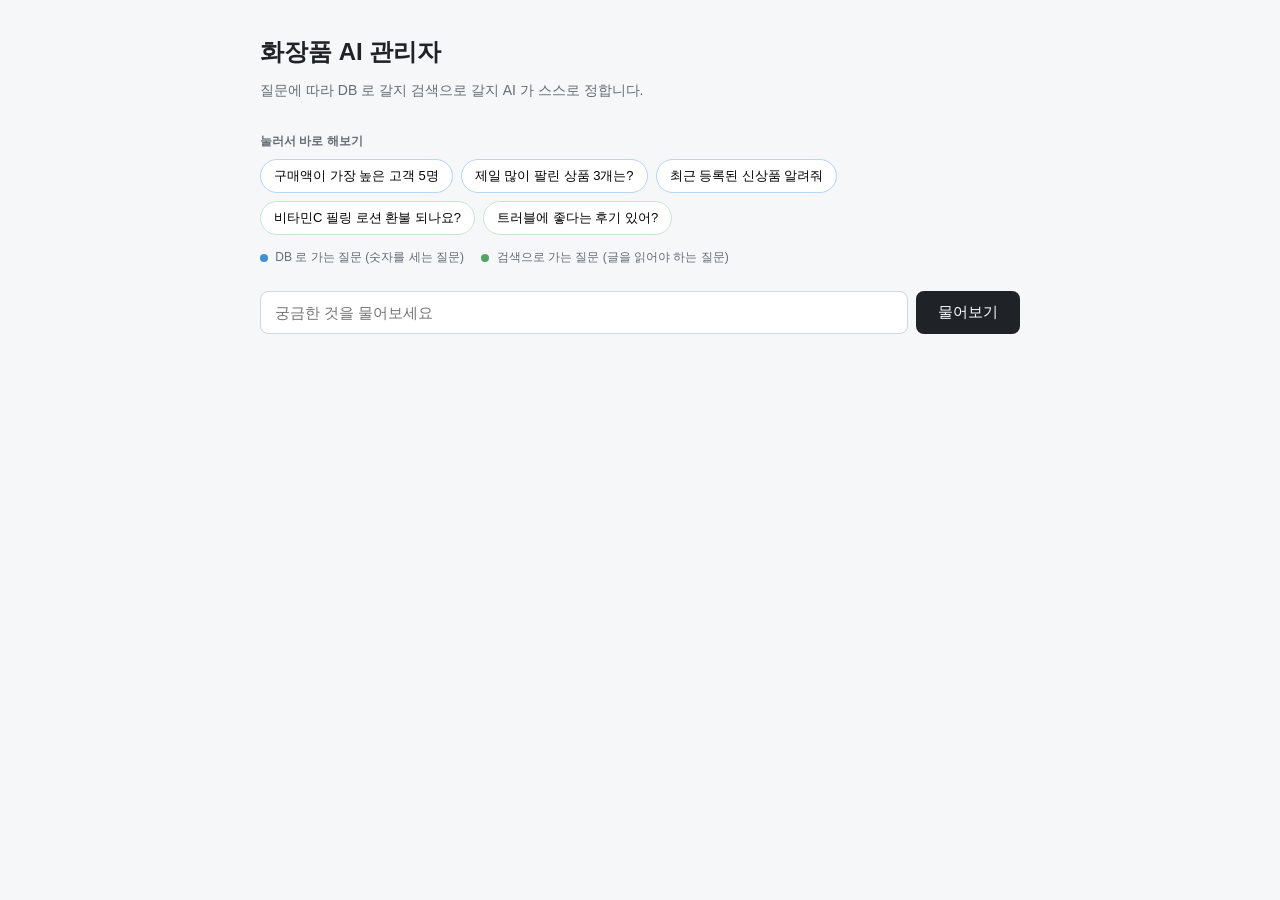
==== web/index.html @ 44e6c87a "질문화면과 답변 기억" ====
<!DOCTYPE html>
<html lang="ko">
  <head>
    <meta charset="UTF-8" />
    <meta name="viewport" content="width=device-width, initial-scale=1.0" />
    <title>화장품 AI 관리자</title>
    <link rel="stylesheet" href="style.css" />
  </head>

  <body>
    <header>
      <h1>화장품 AI 관리자</h1>
      <p>질문에 따라 DB 로 갈지 검색으로 갈지 AI 가 스스로 정합니다.</p>
    </header>

    <main>
      <!-- 눌러보면 두 경로가 어떻게 갈리는지 바로 볼 수 있습니다 -->
      <section class="examples">
        <p class="label">눌러서 바로 해보기</p>
        <div class="example-buttons">
          <button class="example tool-example">구매액이 가장 높은 고객 5명</button>
          <button class="example tool-example">제일 많이 팔린 상품 3개는?</button>
          <button class="example tool-example">최근 등록된 신상품 알려줘</button>
          <button class="example rag-example">비타민C 필링 로션 환불 되나요?</button>
          <button class="example rag-example">트러블에 좋다는 후기 있어?</button>
        </div>
        <p class="hint">
          <span class="dot tool"></span> DB 로 가는 질문 (숫자를 세는 질문)
          <span class="dot rag"></span> 검색으로 가는 질문 (글을 읽어야 하는 질문)
        </p>
      </section>

      <section class="ask-box">
        <input id="question" type="text" placeholder="궁금한 것을 물어보세요" autocomplete="off" />
        <button id="ask-button">물어보기</button>
      </section>

      <section id="result" class="hidden">
        <div class="path-box">
          <span class="label">실행 경로</span>
          <div id="path"></div>
        </div>

        <div class="answer-box">
          <span class="label">답변</span>
          <div id="answer"></div>
        </div>

        <div class="sources-box">
          <span class="label" id="sources-label">근거</span>
          <div id="sources"></div>
        </div>
      </section>

      <p id="loading" class="hidden">단계가 끝날 때마다 위에 하나씩 나타납니다...</p>
      <p id="error" class="hidden"></p>
    </main>

    <!-- 목록을 HTML 문자열로 그리기 때문에 escapeHtml 이 먼저 있어야 합니다 -->
    <script src="escape.js"></script>
    <script src="app.js"></script>
  </body>
</html>
---- web/style.css ----
/* 화장품 AI 관리자 화면 스타일 */

* {
  box-sizing: border-box;
}

body {
  margin: 0;
  padding: 32px 20px 80px;
  font-family: "맑은 고딕", "Malgun Gothic", -apple-system, sans-serif;
  background: #f6f7f9;
  color: #1f2328;
  line-height: 1.7;
}

header,
main {
  max-width: 760px;
  margin: 0 auto;
}

header {
  margin-bottom: 28px;
}

header h1 {
  margin: 0 0 6px;
  font-size: 24px;
}

header p {
  margin: 0;
  color: #656d76;
  font-size: 14px;
}

.label {
  display: block;
  margin-bottom: 8px;
  font-size: 12px;
  font-weight: bold;
  color: #656d76;
}

/* 예시 질문 */

.examples {
  margin-bottom: 24px;
}

.example-buttons {
  display: flex;
  flex-wrap: wrap;
  gap: 8px;
}

.example {
  padding: 7px 13px;
  border: 1px solid #d0d7de;
  border-radius: 999px;
  background: #fff;
  font-size: 13px;
  font-family: inherit;
  cursor: pointer;
}

.example:hover {
  background: #f0f3f6;
}

.tool-example {
  border-color: #b5d6f5;
}

.rag-example {
  border-color: #c7e6cd;
}

.hint {
  margin: 12px 0 0;
  font-size: 12px;
  color: #656d76;
}

.dot {
  display: inline-block;
  width: 8px;
  height: 8px;
  margin: 0 4px 0 14px;
  border-radius: 50%;
  vertical-align: middle;
}

.hint .dot:first-child {
  margin-left: 0;
}

.dot.tool {
  background: #3f8fd4;
}

.dot.rag {
  background: #4fa563;
}

/* 질문 입력 */

.ask-box {
  display: flex;
  gap: 8px;
  margin-bottom: 24px;
}

#question {
  flex: 1;
  padding: 12px 14px;
  border: 1px solid #d0d7de;
  border-radius: 8px;
  background: #fff;
  font-size: 15px;
  font-family: inherit;
}

#question:focus {
  outline: 2px solid #3f8fd4;
  outline-offset: -1px;
}

#ask-button {
  padding: 12px 22px;
  border: none;
  border-radius: 8px;
  background: #1f2328;
  color: #fff;
  font-size: 15px;
  font-family: inherit;
  cursor: pointer;
}

#ask-button:disabled {
  background: #8c959f;
  cursor: default;
}

/* 결과 */

.path-box,
.answer-box,
.sources-box {
  margin-bottom: 18px;
  padding: 16px 18px;
  border: 1px solid #e1e4e8;
  border-radius: 10px;
  background: #fff;
}

#path {
  display: flex;
  flex-wrap: wrap;
  align-items: center;
  gap: 6px;
}

.node {
  padding: 4px 11px;
  border-radius: 6px;
  background: #eef1f4;
  font-size: 13px;
}

.node.tool {
  background: #ddeaf7;
  color: #14508c;
}

.node.rag {
  background: #dff0e3;
  color: #1c5c2c;
}

.arrow {
  color: #8c959f;
  font-size: 13px;
}

#answer {
  white-space: pre-wrap;
  font-size: 15px;
}

.source {
  padding: 10px 0;
  border-top: 1px solid #f0f3f6;
  font-size: 13px;
}

.source:first-child {
  border-top: none;
}

.source-head {
  margin-bottom: 3px;
  color: #656d76;
  font-size: 12px;
}

.source-body {
  color: #424a53;
}

/* 상태 */

.hidden {
  display: none;
}

#loading {
  color: #656d76;
  font-size: 14px;
}

#error {
  padding: 12px 16px;
  border: 1px solid #f0b8b8;
  border-radius: 8px;
  background: #fff5f5;
  color: #b13434;
  font-size: 14px;
}
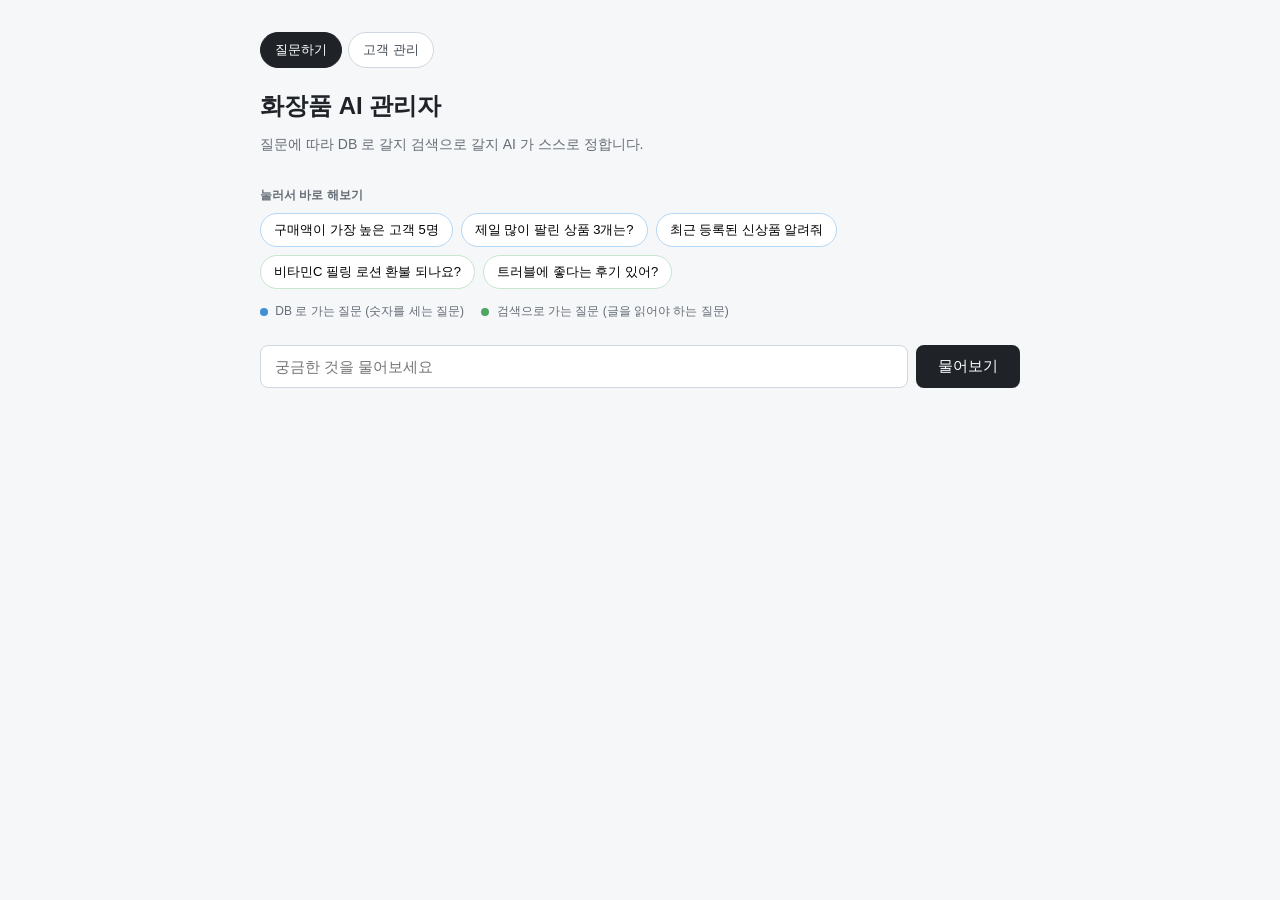
==== commit 2490388a: "고객관리 대시보드" ====
--- a/web/index.html
+++ b/web/index.html
@@ -9,6 +9,10 @@
 
   <body>
     <header>
+      <nav>
+        <a href="index.html" class="current">질문하기</a>
+        <a href="customers.html">고객 관리</a>
+      </nav>
       <h1>화장품 AI 관리자</h1>
       <p>질문에 따라 DB 로 갈지 검색으로 갈지 AI 가 스스로 정합니다.</p>
     </header>
--- a/web/style.css
+++ b/web/style.css
@@ -226,4 +226,196 @@
   background: #fff5f5;
   color: #b13434;
   font-size: 14px;
+}
+
+
+/* ── 화면 위 이동 링크 ───────────────────────────── */
+
+nav {
+  display: flex;
+  gap: 6px;
+  margin-bottom: 18px;
+}
+
+nav a {
+  padding: 6px 14px;
+  border: 1px solid #d0d7de;
+  border-radius: 999px;
+  background: #fff;
+  color: #424a53;
+  font-size: 13px;
+  text-decoration: none;
+}
+
+nav a:hover {
+  background: #f0f3f6;
+}
+
+nav a.current {
+  border-color: #1f2328;
+  background: #1f2328;
+  color: #fff;
+}
+
+/* ── 고객 관리 화면 ─────────────────────────────── */
+
+main.two-columns {
+  display: grid;
+  grid-template-columns: 280px 1fr;
+  gap: 18px;
+  max-width: 1080px;
+}
+
+@media (max-width: 820px) {
+  main.two-columns {
+    grid-template-columns: 1fr;
+  }
+}
+
+.detail-panel {
+  /* 상세 문서처럼 긴 글이 들어와도 칸 밖으로 넘치지 않게 합니다 */
+  min-width: 0;
+}
+
+.list-panel {
+  padding: 14px;
+  border: 1px solid #e1e4e8;
+  border-radius: 10px;
+  background: #fff;
+  align-self: start;
+}
+
+#filter {
+  width: 100%;
+  padding: 9px 12px;
+  border: 1px solid #d0d7de;
+  border-radius: 8px;
+  font-size: 14px;
+  font-family: inherit;
+}
+
+#customer-list {
+  max-height: 560px;
+  overflow-y: auto;
+}
+
+.customer-item {
+  display: block;
+  width: 100%;
+  padding: 9px 10px;
+  border: none;
+  border-radius: 7px;
+  background: none;
+  font-family: inherit;
+  font-size: 14px;
+  text-align: left;
+  cursor: pointer;
+}
+
+.customer-item:hover {
+  background: #f0f3f6;
+}
+
+.customer-item.selected {
+  background: #ddeaf7;
+}
+
+.customer-item .sub {
+  display: block;
+  color: #656d76;
+  font-size: 12px;
+}
+
+/* 원래 값과 가려진 값을 나란히 */
+
+.compare {
+  display: grid;
+  grid-template-columns: 1fr 1fr;
+  gap: 14px;
+}
+
+@media (max-width: 640px) {
+  .compare {
+    grid-template-columns: 1fr;
+  }
+}
+
+.compare-side {
+  padding: 14px 16px;
+  border: 1px solid #e1e4e8;
+  border-radius: 10px;
+  background: #fff;
+}
+
+.compare-side.masked-side {
+  border-color: #b5d6f5;
+  background: #f5faff;
+}
+
+.compare-side table {
+  width: 100%;
+  border-collapse: collapse;
+  font-size: 13px;
+}
+
+.compare-side th {
+  width: 84px;
+  padding: 4px 0;
+  color: #656d76;
+  font-weight: normal;
+  text-align: left;
+  vertical-align: top;
+}
+
+.compare-side td {
+  padding: 4px 0;
+  word-break: break-all;
+}
+
+.compare-hint {
+  margin: 10px 0 18px;
+}
+
+.panel {
+  margin-bottom: 18px;
+  padding: 14px 16px;
+  border: 1px solid #e1e4e8;
+  border-radius: 10px;
+  background: #fff;
+}
+
+.row {
+  display: flex;
+  gap: 12px;
+  padding: 8px 0;
+  border-top: 1px solid #f0f3f6;
+  font-size: 13px;
+}
+
+.row:first-child {
+  border-top: none;
+}
+
+.row-date {
+  flex: 0 0 84px;
+  color: #656d76;
+  font-size: 12px;
+}
+
+.row-main {
+  flex: 1;
+}
+
+.row-side {
+  color: #656d76;
+}
+
+.stars {
+  color: #d99a2b;
+}
+
+.review-text {
+  display: block;
+  margin-top: 2px;
+  color: #424a53;
 }
